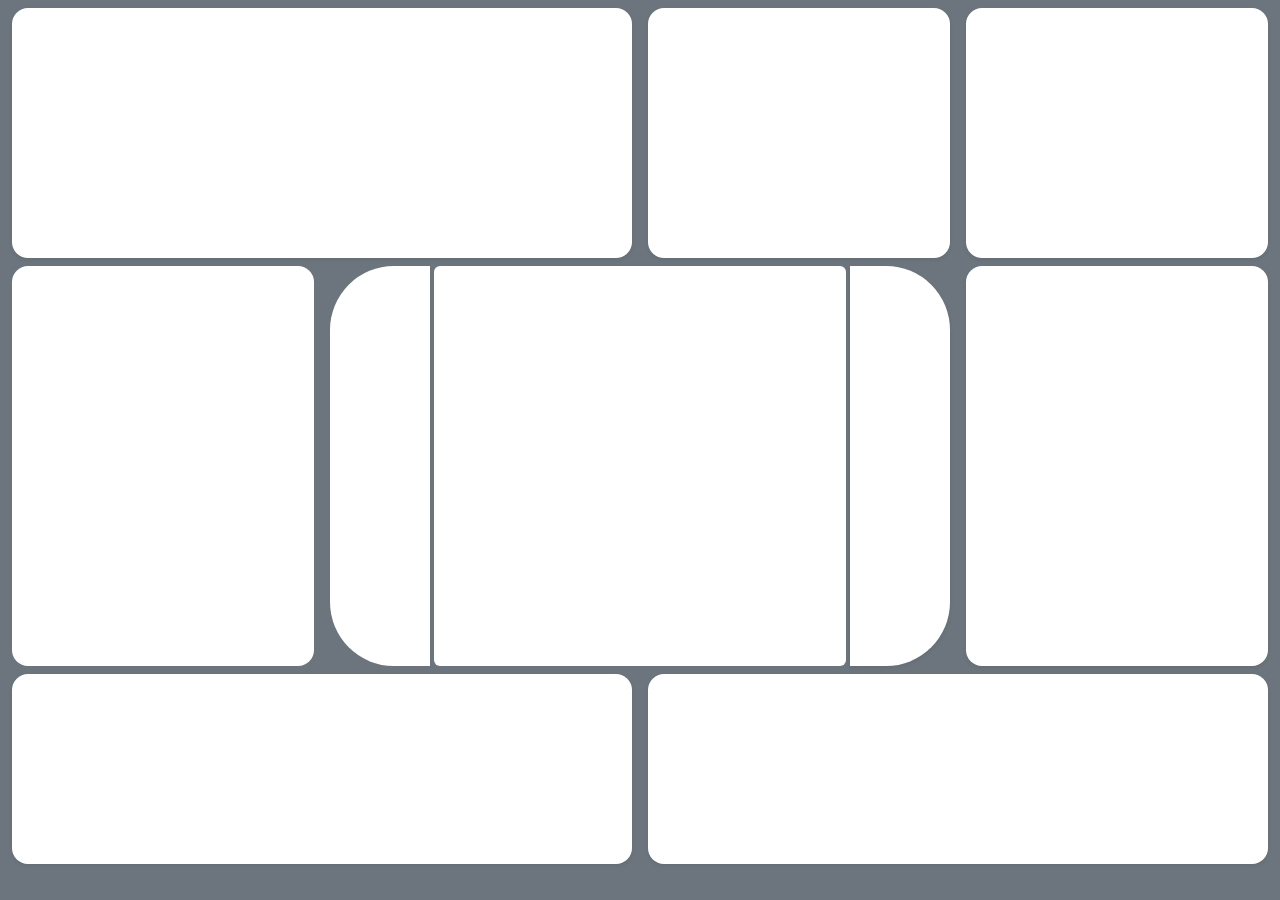
==== index.html @ 05aeffaf "add my html file" ====
<!doctype html>
<html lang="en">

<head>
    <meta charset="UTF-8" />
    <meta name="viewport" content="width=device-width, initial-scale=1.0" />
    <title>Bento Layout</title>
    <link href="https://cdn.jsdelivr.net/npm/bootstrap@5.3.8/dist/css/bootstrap.min.css" rel="stylesheet"
        integrity="sha384-sRIl4kxILFvY47J16cr9ZwB07vP4J8+LH7qKQnuqkuIAvNWLzeN8tE5YBujZqJLB" crossorigin="anonymous" />
</head>

<body class="bg-secondary">
    <div class="container-fluid">
        <!-- First Row -->
        <div class="row g-3">
            <div class="col-6">
                <div class="bg-white shadow-sm rounded-4 p-4 mt-2" style="height: 250px"></div>
            </div>
            <div class="col-3">
                <div class="bg-white shadow-sm rounded-4 p-4 mt-2" style="height: 250px"></div>
            </div>
            <div class="col-3">
                <div class="bg-white shadow-sm rounded-4 p-4 mt-2" style="height: 250px"></div>
            </div>
        </div>

        <!-- Second Row -->
        <div class="row g-3">
            <div class="col-3">
                <div class="bg-white shadow-sm-4 rounded-4 p-4 mt-2" style="height: 400px"></div>
            </div>
            <!-- Second Column (Nintendo Switch)-->
            <div class="col-6">
                <div class="row g-1">
                    <div class="col-2">
                        <div class="bg-white shadow-sm-4 p-4 mt-2" style="height: 400px; border-radius: 64px 0 0 64px;">
                        </div>
                    </div>
                    <div class="col-8">
                        <div class="bg-white shadow-sm-4 rounded-2 p-4 mt-2" style="height: 400px"></div>
                    </div>
                    <div class="col-2">
                        <div class="bg-white shadow-sm p-4 mt-2" style="height: 400px; border-radius: 0 64px 64px 0;">
                        </div>
                    </div>
                </div>
            </div>
            <div class="col-3">
                <div class="bg-white shadow-sm rounded-4 p-4 mt-2" style="height: 400px"></div>
            </div>
        </div>

        <!-- Third Row -->
        <div class="row g-3">
            <div class="col-6">
                <div class="bg-white shadow-sm rounded-4 p-4 mt-2" style="height: 190px"></div>
            </div>
            <div class="col-6">
                <div class="bg-white shadow-sm rounded-4 p-4 mt-2" style="height: 190px"></div>
            </div>
        </div>

    </div>
    </div>
</body>

</html>
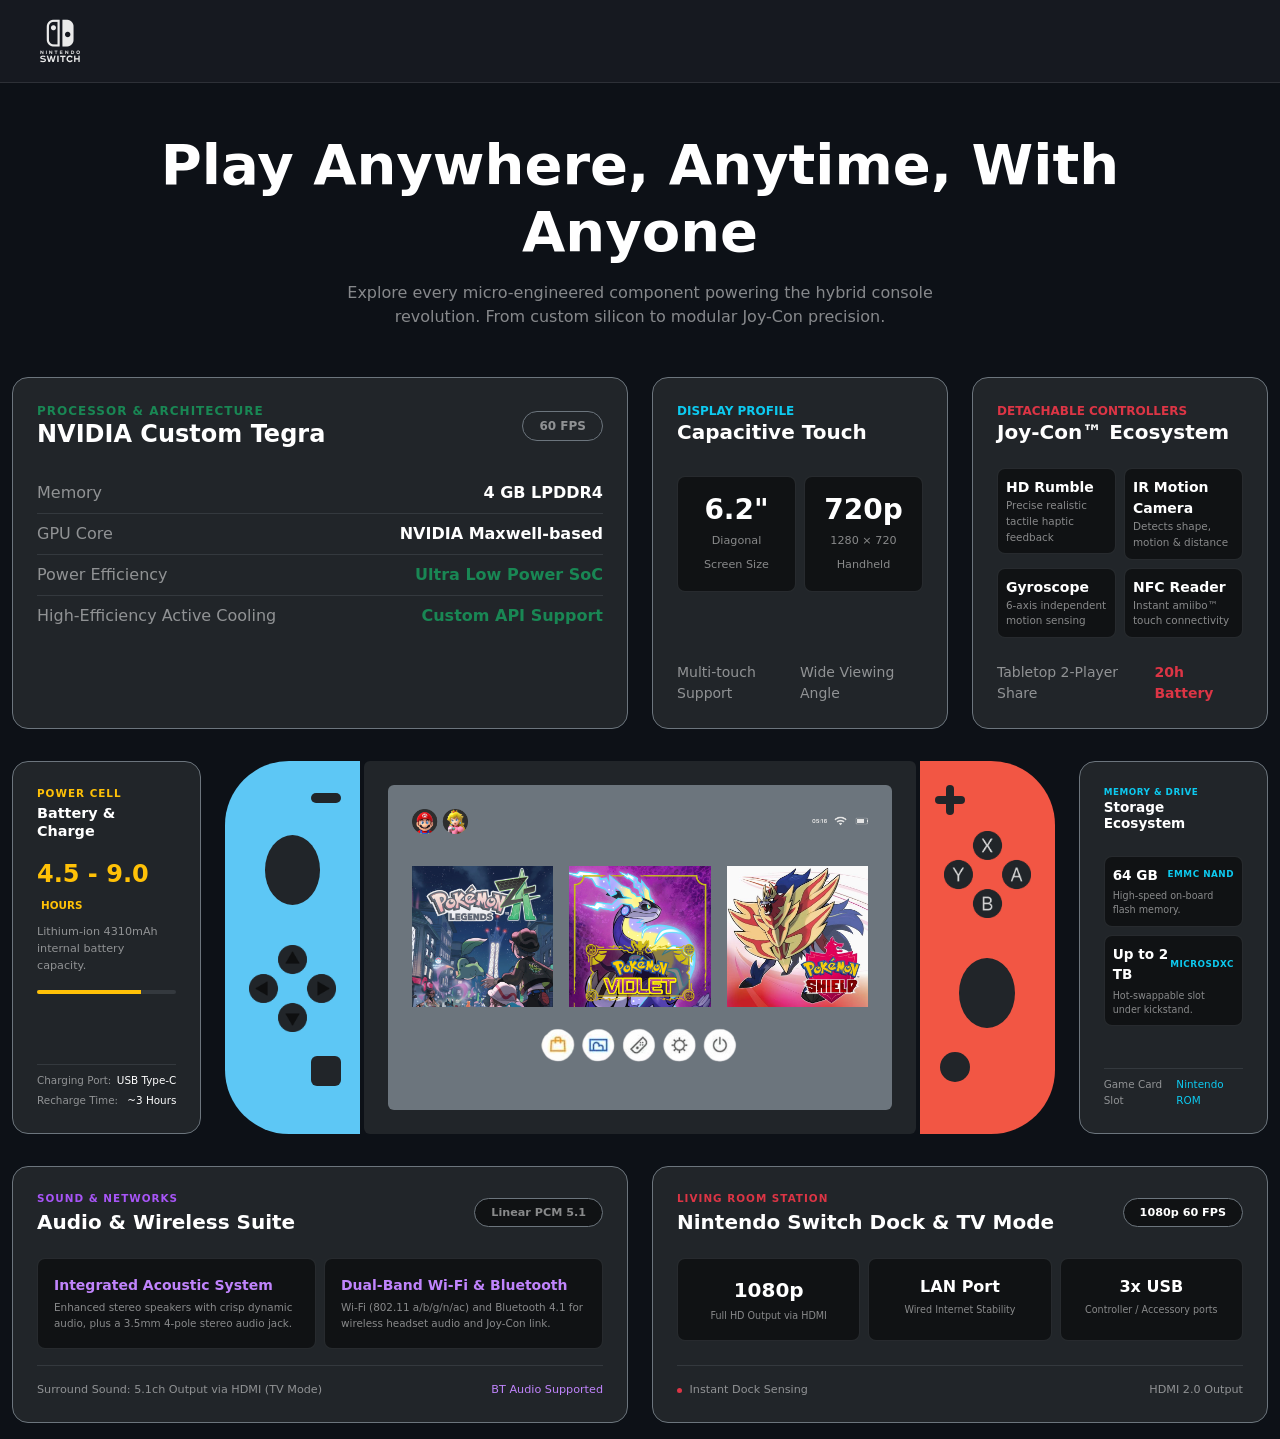
==== commit af68cede: "nintendo switch bento layout" ====
--- a/index.html
+++ b/index.html
@@ -1,67 +1,606 @@
 <!doctype html>
 <html lang="en">
-
-<head>
+  <head>
     <meta charset="UTF-8" />
     <meta name="viewport" content="width=device-width, initial-scale=1.0" />
     <title>Bento Layout</title>
-    <link href="https://cdn.jsdelivr.net/npm/bootstrap@5.3.8/dist/css/bootstrap.min.css" rel="stylesheet"
-        integrity="sha384-sRIl4kxILFvY47J16cr9ZwB07vP4J8+LH7qKQnuqkuIAvNWLzeN8tE5YBujZqJLB" crossorigin="anonymous" />
-</head>
-
-<body class="bg-secondary">
+    <link
+      href="https://cdn.jsdelivr.net/npm/bootstrap@5.3.8/dist/css/bootstrap.min.css"
+      rel="stylesheet"
+      integrity="sha384-sRIl4kxILFvY47J16cr9ZwB07vP4J8+LH7qKQnuqkuIAvNWLzeN8tE5YBujZqJLB"
+      crossorigin="anonymous"
+    />
+    <link href="styles.css" rel="stylesheet" />
+  </head>
+
+  <body class="bg-color">
+      <nav class="navbar navbar-expand-lg glass-menu container-fluid px-4 py-3">
+        <div class="container-fluid">
+          <img src="assets/img/logo_white.png" alt="Logo" />
+        </div>
+      </nav>
+
+    <div class="container text-center text-white my-5">
+      <h1 class="display-4 fw-bold mb-3">
+        Play Anywhere, Anytime, With Anyone
+      </h1>
+      <p class="text-white-50 mx-auto w-75" style="max-width: 600px">
+        Explore every micro-engineered component powering the hybrid console
+        revolution. From custom silicon to modular Joy-Con precision.
+      </p>
+    </div>
+
     <div class="container-fluid">
-        <!-- First Row -->
-        <div class="row g-3">
-            <div class="col-6">
-                <div class="bg-white shadow-sm rounded-4 p-4 mt-2" style="height: 250px"></div>
-            </div>
-            <div class="col-3">
-                <div class="bg-white shadow-sm rounded-4 p-4 mt-2" style="height: 250px"></div>
-            </div>
-            <div class="col-3">
-                <div class="bg-white shadow-sm rounded-4 p-4 mt-2" style="height: 250px"></div>
-            </div>
-        </div>
-
-        <!-- Second Row -->
-        <div class="row g-3">
-            <div class="col-3">
-                <div class="bg-white shadow-sm-4 rounded-4 p-4 mt-2" style="height: 400px"></div>
-            </div>
-            <!-- Second Column (Nintendo Switch)-->
-            <div class="col-6">
-                <div class="row g-1">
-                    <div class="col-2">
-                        <div class="bg-white shadow-sm-4 p-4 mt-2" style="height: 400px; border-radius: 64px 0 0 64px;">
-                        </div>
-                    </div>
-                    <div class="col-8">
-                        <div class="bg-white shadow-sm-4 rounded-2 p-4 mt-2" style="height: 400px"></div>
-                    </div>
-                    <div class="col-2">
-                        <div class="bg-white shadow-sm p-4 mt-2" style="height: 400px; border-radius: 0 64px 64px 0;">
-                        </div>
-                    </div>
-                </div>
-            </div>
-            <div class="col-3">
-                <div class="bg-white shadow-sm rounded-4 p-4 mt-2" style="height: 400px"></div>
-            </div>
-        </div>
-
-        <!-- Third Row -->
-        <div class="row g-3">
-            <div class="col-6">
-                <div class="bg-white shadow-sm rounded-4 p-4 mt-2" style="height: 190px"></div>
-            </div>
-            <div class="col-6">
-                <div class="bg-white shadow-sm rounded-4 p-4 mt-2" style="height: 190px"></div>
-            </div>
-        </div>
-
+      <!-- First Row -->
+      <div class="row g-4">
+        <div class="col-12 col-lg-6">
+          <div
+            class="bg-dark text-white rounded-4 p-4 h-100 border border-secondary"
+          >
+            <div class="d-flex justify-content-between align-items-center mb-3">
+              <div class="d-flex align-items-center">
+                <div>
+                  <div
+                    class="text-success small fw-bold tracking-wider font-size-lg"
+                  >
+                    PROCESSOR & ARCHITECTURE
+                  </div>
+                  <h4 class="fw-bold mb-0">NVIDIA Custom Tegra</h4>
+                </div>
+              </div>
+              <span
+                class="badge border border-secondary text-white-50 rounded-pill px-3 py-2"
+                >60 FPS</span
+              >
+            </div>
+
+            <div class="mt-4">
+              <div
+                class="d-flex justify-content-between py-2 border-bottom border-secondary border-opacity-25"
+              >
+                <span class="text-white-50">Memory</span>
+                <span class="fw-bold">4 GB LPDDR4</span>
+              </div>
+              <div
+                class="d-flex justify-content-between py-2 border-bottom border-secondary border-opacity-25"
+              >
+                <span class="text-white-50">GPU Core</span>
+                <span class="fw-bold">NVIDIA Maxwell-based</span>
+              </div>
+              <div
+                class="d-flex justify-content-between py-2 border-bottom border-secondary border-opacity-25"
+              >
+                <span class="text-white-50">Power Efficiency</span>
+                <span class="fw-bold text-success">Ultra Low Power SoC</span>
+              </div>
+              <div class="d-flex justify-content-between pt-2">
+                <span class="text-white-50"
+                  >High-Efficiency Active Cooling</span
+                >
+                <span class="fw-bold text-success">Custom API Support</span>
+              </div>
+            </div>
+          </div>
+        </div>
+
+        <div class="col-12 col-md-6 col-lg-3">
+          <div
+            class="bg-dark text-white rounded-4 p-4 h-100 border border-secondary d-flex flex-column justify-content-between"
+          >
+            <div>
+              <div
+                class="d-flex justify-content-between align-items-center mb-3"
+              >
+                <div class="d-flex align-items-center">
+                  <div>
+                    <div class="text-info small fw-bold font-size-lg">
+                      DISPLAY PROFILE
+                    </div>
+                    <h5 class="fw-bold mb-0">Capacitive Touch</h5>
+                  </div>
+                </div>
+              </div>
+
+              <div class="row g-2 mt-4">
+                <div class="col-6">
+                  <div
+                    class="bg-black bg-opacity-50 p-3 rounded-3 text-center border border-secondary border-opacity-25"
+                  >
+                    <h3 class="fw-bold mb-0">6.2"</h3>
+                    <small class="text-white-50" style="font-size: 0.7rem"
+                      >Diagonal Screen Size</small
+                    >
+                  </div>
+                </div>
+                <div class="col-6">
+                  <div
+                    class="bg-black bg-opacity-50 p-3 rounded-3 text-center border border-secondary border-opacity-25"
+                  >
+                    <h3 class="fw-bold mb-0">720p</h3>
+                    <small class="text-white-50" style="font-size: 0.7rem"
+                      >1280 × 720 Handheld</small
+                    >
+                  </div>
+                </div>
+              </div>
+            </div>
+
+            <div
+              class="d-flex justify-content-between align-items-center text-white-50 small mt-3 pt-2"
+            >
+              <span> Multi-touch Support </span>
+              <span>Wide Viewing Angle</span>
+            </div>
+          </div>
+        </div>
+
+        <div class="col-12 col-md-6 col-lg-3">
+          <div
+            class="bg-dark text-white rounded-4 p-4 h-100 border border-secondary d-flex flex-column justify-content-between"
+          >
+            <div>
+              <div
+                class="d-flex justify-content-between align-items-center mb-3"
+              >
+                <div>
+                  <div class="text-danger small fw-bold font-size-lg">
+                    DETACHABLE CONTROLLERS
+                  </div>
+                  <h5 class="fw-bold mb-0">Joy-Con™ Ecosystem</h5>
+                </div>
+              </div>
+
+              <div class="row g-2 mt-3">
+                <div class="col-6">
+                  <div
+                    class="bg-black bg-opacity-50 p-2 rounded-3 border border-secondary border-opacity-25"
+                  >
+                    <div class="fw-bold small">HD Rumble</div>
+                    <div class="text-white-50 font-size-sm">
+                      Precise realistic tactile haptic feedback
+                    </div>
+                  </div>
+                </div>
+                <div class="col-6">
+                  <div
+                    class="bg-black bg-opacity-50 p-2 rounded-3 border border-secondary border-opacity-25"
+                  >
+                    <div class="fw-bold small">IR Motion Camera</div>
+                    <div class="text-white-50 font-size-sm">
+                      Detects shape, motion & distance
+                    </div>
+                  </div>
+                </div>
+                <div class="col-6">
+                  <div
+                    class="bg-black bg-opacity-50 p-2 rounded-3 border border-secondary border-opacity-25"
+                  >
+                    <div class="fw-bold small">Gyroscope</div>
+                    <div class="text-white-50 font-size-sm">
+                      6-axis independent motion sensing
+                    </div>
+                  </div>
+                </div>
+                <div class="col-6">
+                  <div
+                    class="bg-black bg-opacity-50 p-2 rounded-3 border border-secondary border-opacity-25"
+                  >
+                    <div class="fw-bold small">NFC Reader</div>
+                    <div class="text-white-50 font-size-sm">
+                      Instant amiibo™ touch connectivity
+                    </div>
+                  </div>
+                </div>
+              </div>
+            </div>
+
+            <div
+              class="d-flex justify-content-between align-items-center text-white-50 small mt-3 pt-2"
+            >
+              <span>Tabletop 2-Player Share</span>
+              <span class="text-danger fw-bold">20h Battery</span>
+            </div>
+          </div>
+        </div>
+      </div>
+
+      <!-- Second Row -->
+      <div class="row g-4 mt-2">
+        <!-- Battery & Charge -->
+        <div class="col-12 col-xl-2 col-l-1 mt-4">
+          <div
+            class="bg-dark text-white rounded-4 p-4 h-100 border border-secondary d-flex flex-column justify-content-between"
+          >
+            <div>
+              <div
+                class="text-warning small fw-bold mb-1 tracking-wider font-size-sm"
+              >
+                POWER CELL
+              </div>
+              <h6 class="fw-bold mb-3" style="font-size: 0.9rem">
+                Battery & Charge
+              </h6>
+              <div class="mb-2">
+                <span class="fs-4 fw-bold text-warning">4.5 - 9.0</span>
+                <span class="small fw-bold text-warning ms-1 font-size-sm"
+                  >HOURS</span
+                >
+              </div>
+              <p class="text-white-50 mb-3 font-size-md">
+                Lithium-ion 4310mAh internal battery capacity.
+              </p>
+              <div
+                class="progress bg-secondary bg-opacity-25 mb-3"
+                style="height: 4px"
+              >
+                <div class="progress-bar bg-warning w-75"></div>
+              </div>
+            </div>
+            <div
+              class="border-top border-secondary border-opacity-25 pt-2 text-white-50 font-size-sm"
+            >
+              <div class="d-flex justify-content-between mb-1">
+                <span>Charging Port:</span>
+                <span class="text-white">USB Type-C</span>
+              </div>
+              <div class="d-flex justify-content-between">
+                <span>Recharge Time:</span>
+                <span class="text-white">~3 Hours</span>
+              </div>
+            </div>
+          </div>
+        </div>
+
+        <div class="col-12 col-xl-8 mt-4">
+          <div class="row g-1 h-100 d-none d-sm-flex">
+            <!-- Blue Joy-Con Start -->
+            <div class="col-3 col-md-2">
+              <div class="p-4 joycon-blue h-100">
+                <div class="row">
+                  <div class="col-4"></div>
+                  <div class="col-4"></div>
+                  <div
+                    class="bg-dark col-4 rounded-pill my-2 joycon-pill"
+                  ></div>
+                </div>
+                <div class="row">
+                  <div class="col-3"></div>
+                  <div
+                    class="col-6 bg-dark rounded-circle my-4 joycon-stick"
+                  ></div>
+                  <div class="col-3"></div>
+                </div>
+                <div class="row">
+                  <div class="col mt-3">
+                    <img
+                      src="assets/img/arrow_btn.png"
+                      alt="Joy-Con"
+                      class="img-fluid"
+                    />
+                  </div>
+                </div>
+                <div class="row">
+                  <div class="col-4"></div>
+                  <div class="col-4"></div>
+                  <div
+                    class="bg-dark col-4 rounded my-4 joycon-button-sq"
+                  ></div>
+                </div>
+              </div>
+            </div>
+            <!-- Blue Joy-Con End -->
+
+            <div class="col-6 col-md-8">
+              <div
+                class="bg-dark rounded-2 p-4 h-100 d-flex justify-content-center align-items-center console-screen-wrapper"
+              >
+                <div class="text-center d-md-none">
+                  <img
+                    src="assets/img/logo_gray.png"
+                    alt="Logo"
+                    class="img-fluid"
+                    style="max-width: 120px"
+                  />
+                </div>
+                <div class="col-12 h-100 d-none d-md-block">
+                  <div
+                    class="bg-secondary rounded-2 p-4 h-100 d-none d-md-block"
+                  >
+                    <div class="row">
+                      <div class="col-2">
+                        <img
+                          src="assets/img/profile.png"
+                          alt="Profile"
+                          class="img-fluid"
+                        />
+                      </div>
+                      <div class="col-8"></div>
+                      <div class="col-2">
+                        <img
+                          src="assets/img/status_bar.png"
+                          alt="Status Bar"
+                          class="img-fluid"
+                        />
+                      </div>
+                    </div>
+                    <div class="row g-3">
+                      <div class="col-4 mt-5">
+                        <img
+                          src="assets/img/pokemon_za.jpg"
+                          alt="Pokemon Z-A"
+                          class="img-fluid"
+                        />
+                      </div>
+                      <div class="col-4 mt-5">
+                        <img
+                          src="assets/img/pokemon_violet.jpg"
+                          alt="Pokemon Violet"
+                          class="img-fluid"
+                        />
+                      </div>
+                      <div class="col-4 mt-5">
+                        <img
+                          src="assets/img/pokemon_shield.jpg"
+                          alt="Pokemon Shield"
+                          class="img-fluid"
+                        />
+                      </div>
+                    </div>
+                    <div class="row justify-content-center">
+                      <div class="col-8 mt-3 text-center">
+                        <img
+                          src="assets/img/menu_bar.png"
+                          alt="Menu Bar"
+                          class="img-fluid"
+                        />
+                      </div>
+                    </div>
+                  </div>
+                </div>
+              </div>
+            </div>
+
+            <!-- Red Joy-Con Start -->
+            <div class="col-3 col-md-2">
+              <div class="p-4 joycon-red h-100">
+                <div class="row">
+                  <div class="col-4 position-relative" style="height: 30px">
+                    <div
+                      class="bg-dark rounded-pill position-absolute top-50 start-50 translate-middle joycon-red-pill"
+                    ></div>
+                    <div
+                      class="bg-dark rounded-pill position-absolute top-50 start-50 translate-middle joycon-red-pill-vert"
+                    ></div>
+                  </div>
+                  <div class="col-4"></div>
+                  <div class="col-4"></div>
+                </div>
+
+                <div class="row">
+                  <div class="col my-3">
+                    <img
+                      src="assets/img/letter_btn.png"
+                      alt="Joy-Con"
+                      class="img-fluid"
+                    />
+                  </div>
+                </div>
+
+                <div class="row">
+                  <div class="col-3"></div>
+                  <div
+                    class="col-6 bg-dark rounded-circle mt-4 joycon-stick"
+                  ></div>
+                  <div class="col-3"></div>
+                </div>
+
+                <div class="row">
+                  <div
+                    class="bg-dark rounded-circle my-4 mx-2 joycon-button-sq"
+                  ></div>
+                  <div class="col-4"></div>
+                  <div class="col-4"></div>
+                </div>
+              </div>
+            </div>
+            <!-- Red Joy-Con End -->
+          </div>
+        </div>
+
+        <div class="col-12 col-xl-2 mt-4">
+          <div
+            class="bg-dark text-white rounded-4 p-4 h-100 border border-secondary d-flex flex-column justify-content-between"
+          >
+            <div>
+              <div class="d-flex align-items-center mb-2">
+                <div>
+                  <div class="text-info fw-bold font-size-label">
+                    MEMORY & DRIVE
+                  </div>
+                  <h6 class="fw-bold mb-3" style="font-size: 0.85rem">
+                    Storage Ecosystem
+                  </h6>
+                </div>
+              </div>
+
+              <div
+                class="bg-black bg-opacity-50 p-2 rounded-3 border border-secondary border-opacity-25 mb-2"
+              >
+                <div class="d-flex justify-content-between align-items-center">
+                  <span class="fw-bold" style="font-size: 0.85rem">64 GB</span>
+                  <span class="text-info fw-bold font-size-label"
+                    >EMMC NAND</span
+                  >
+                </div>
+                <p class="text-white-50 mb-0 mt-1 font-size-xs">
+                  High-speed on-board flash memory.
+                </p>
+              </div>
+
+              <div
+                class="bg-black bg-opacity-50 p-2 rounded-3 border border-secondary border-opacity-25"
+              >
+                <div class="d-flex justify-content-between align-items-center">
+                  <span class="fw-bold" style="font-size: 0.85rem"
+                    >Up to 2 TB</span
+                  >
+                  <span class="text-info fw-bold font-size-label"
+                    >MICROSDXC</span
+                  >
+                </div>
+                <p class="text-white-50 mb-0 mt-1 font-size-xs">
+                  Hot-swappable slot under kickstand.
+                </p>
+              </div>
+            </div>
+
+            <div
+              class="border-top border-secondary border-opacity-25 pt-2 text-white-50 d-flex justify-content-between font-size-sm"
+            >
+              <span>Game Card Slot</span>
+              <span class="text-info">Nintendo ROM</span>
+            </div>
+          </div>
+        </div>
+      </div>
+
+      <!-- Third Row -->
+      <div class="row g-4 mt-2 mb-3">
+        <!-- Audio & Wireless Suite -->
+        <div class="col-12 col-lg-6">
+          <div
+            class="bg-dark text-white rounded-4 p-4 h-100 border border-secondary d-flex flex-column justify-content-between"
+          >
+            <div>
+              <div
+                class="d-flex justify-content-between align-items-center mb-3"
+              >
+                <div>
+                  <div
+                    class="text-purple-custom small fw-bold mb-1 tracking-wider font-size-sm"
+                  >
+                    SOUND & NETWORKS
+                  </div>
+                  <h5 class="fw-bold mb-0">Audio & Wireless Suite</h5>
+                </div>
+                <span
+                  class="badge border border-secondary text-white-50 rounded-pill px-3 py-2 bg-black bg-opacity-50 font-size-md"
+                  >Linear PCM 5.1</span
+                >
+              </div>
+
+              <div class="row g-2 mt-3">
+                <div class="col-12 col-md-6">
+                  <div
+                    class="bg-black bg-opacity-50 p-3 rounded-3 border border-secondary border-opacity-25 h-100"
+                  >
+                    <div class="fw-bold small mb-1 text-purple-light">
+                      Integrated Acoustic System
+                    </div>
+                    <p class="text-white-50 mb-0 font-size-sm">
+                      Enhanced stereo speakers with crisp dynamic audio, plus a
+                      3.5mm 4-pole stereo audio jack.
+                    </p>
+                  </div>
+                </div>
+                <div class="col-12 col-md-6">
+                  <div
+                    class="bg-black bg-opacity-50 p-3 rounded-3 border border-secondary border-opacity-25 h-100"
+                  >
+                    <div class="fw-bold small mb-1 text-purple-light">
+                      Dual-Band Wi-Fi & Bluetooth
+                    </div>
+                    <p class="text-white-50 mb-0 font-size-sm">
+                      Wi-Fi (802.11 a/b/g/n/ac) and Bluetooth 4.1 for wireless
+                      headset audio and Joy-Con link.
+                    </p>
+                  </div>
+                </div>
+              </div>
+            </div>
+
+            <div
+              class="d-flex justify-content-between align-items-center text-white-50 pt-3 mt-3 border-top border-secondary border-opacity-25 font-size-md"
+            >
+              <span>Surround Sound: 5.1ch Output via HDMI (TV Mode)</span>
+              <span class="text-purple-light fw-medium"
+                >BT Audio Supported</span
+              >
+            </div>
+          </div>
+        </div>
+
+        <div class="col-12 col-lg-6">
+          <div
+            class="bg-dark text-white rounded-4 p-4 h-100 border border-secondary d-flex flex-column justify-content-between"
+          >
+            <div>
+              <div
+                class="d-flex justify-content-between align-items-center mb-3"
+              >
+                <div>
+                  <div
+                    class="text-danger small fw-bold mb-1 tracking-wider font-size-sm"
+                  >
+                    LIVING ROOM STATION
+                  </div>
+                  <h5 class="fw-bold mb-0">Nintendo Switch Dock & TV Mode</h5>
+                </div>
+                <span
+                  class="badge border border-secondary text-white rounded-pill px-3 py-2 bg-black bg-opacity-50 font-size-md"
+                  >1080p 60 FPS</span
+                >
+              </div>
+
+              <div class="row g-2 mt-3">
+                <div class="col-4">
+                  <div
+                    class="bg-black bg-opacity-50 p-3 rounded-3 border border-secondary border-opacity-25 text-center h-100"
+                  >
+                    <div class="fw-bold fs-5 mb-1">1080p</div>
+                    <p class="text-white-50 mb-0 font-size-xs">
+                      Full HD Output via HDMI
+                    </p>
+                  </div>
+                </div>
+                <div class="col-4">
+                  <div
+                    class="bg-black bg-opacity-50 p-3 rounded-3 border border-secondary border-opacity-25 text-center h-100"
+                  >
+                    <div class="fw-bold fs-6 mb-1">LAN Port</div>
+                    <p class="text-white-50 mb-0 font-size-xs">
+                      Wired Internet Stability
+                    </p>
+                  </div>
+                </div>
+                <div class="col-4">
+                  <div
+                    class="bg-black bg-opacity-50 p-3 rounded-3 border border-secondary border-opacity-25 text-center h-100"
+                  >
+                    <div class="fw-bold fs-6 mb-1">3x USB</div>
+                    <p class="text-white-50 mb-0 font-size-xs">
+                      Controller / Accessory ports
+                    </p>
+                  </div>
+                </div>
+              </div>
+            </div>
+
+            <div
+              class="d-flex justify-content-between align-items-center text-white-50 pt-3 mt-3 border-top border-secondary border-opacity-25 font-size-md"
+            >
+              <span>
+                <span
+                  class="rounded-circle bg-danger d-inline-block me-1"
+                  style="width: 5px; height: 5px"
+                ></span>
+                Instant Dock Sensing
+              </span>
+              <span>HDMI 2.0 Output</span>
+            </div>
+          </div>
+        </div>
+      </div>
     </div>
-    </div>
-</body>
-
-</html>+  </body>
+</html>
--- a/styles.css
+++ b/styles.css
@@ -0,0 +1,91 @@
+* {
+  transition: all 0.3s ease-in-out;
+}
+
+.bg-color {
+  background-color: #0d1117;
+}
+
+.glass-menu {
+  background: rgba(26, 29, 36, 0.75);
+  backdrop-filter: blur(10px);
+  -webkit-backdrop-filter: blur(10px);
+  border-bottom: 1px solid rgba(255, 255, 255, 0.1);
+}
+
+.switch-card {
+  background-color: #1a1d24 !important;
+}
+
+.tracking-wider {
+  letter-spacing: 1px;
+}
+
+.font-size-xs {
+  font-size: 0.6rem;
+}
+
+.font-size-sm {
+  font-size: 0.65rem;
+}
+
+.font-size-md {
+  font-size: 0.7rem;
+}
+
+.font-size-lg {
+  font-size: 0.75rem;
+}
+
+.font-size-label {
+  font-size: 0.55rem;
+  letter-spacing: 0.5px;
+}
+
+.joycon-blue {
+  height: 400px;
+  border-radius: 64px 0 0 64px;
+  background-color: #5dc7f5;
+}
+
+.joycon-red {
+  height: 400px;
+  border-radius: 0 64px 64px 0;
+  background-color: #f25644;
+}
+
+.joycon-pill {
+  width: 30px;
+  height: 10px;
+}
+
+.joycon-stick {
+  height: 70px;
+}
+
+.joycon-button-sq {
+  width: 30px;
+  height: 30px;
+}
+
+.joycon-red-pill {
+  width: 30px;
+  height: 8px;
+}
+
+.joycon-red-pill-vert {
+  width: 8px;
+  height: 30px;
+}
+
+.console-screen-wrapper {
+  height: 400px;
+}
+
+.text-purple-custom {
+  color: #a855f7;
+}
+
+.text-purple-light {
+  color: #c084fc;
+}
